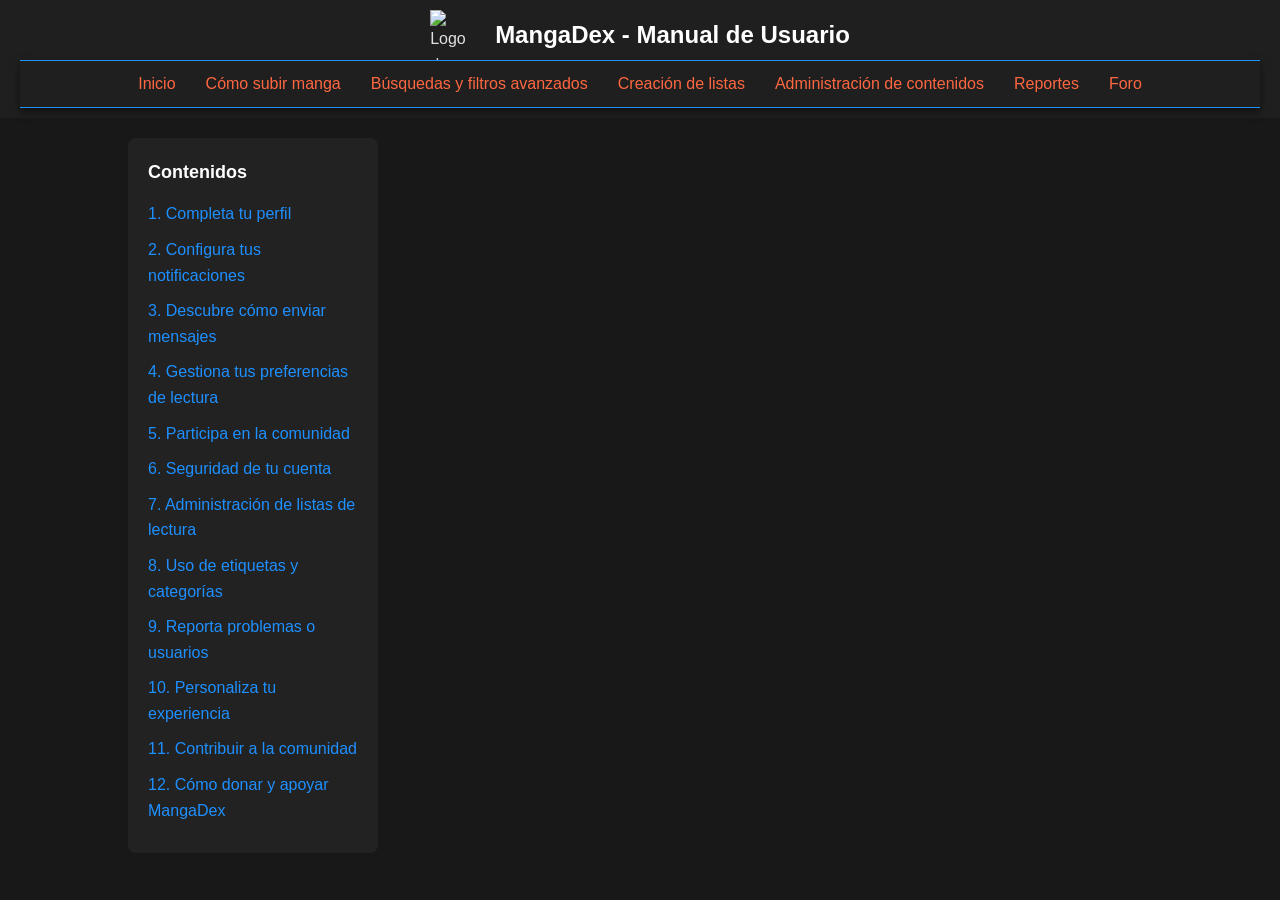
==== administracion_contenidos.html @ f6537979 "actualizacion a menu" ====
<!DOCTYPE html>
<html lang="en">

<head>
    <meta charset="UTF-8">
    <meta name="viewport" content="width=device-width, initial-scale=1.0">
    <title>Manual de Usuario - Reportes</title>
    <link rel="stylesheet" href="./style.css">
</head>

<body>
    <header class="header">
        <div class="logo">
            <img src="https://mangadex.org/img/brand/mangadex-logo.svg" alt="Logo de MangaDex">
            <h1>MangaDex - Manual de Usuario</h1>
        </div>
        <nav class="navigation">
            <ul>
                <li><a href="index.html">Inicio</a></li>
                <li><a href="subir_manga.html">Cómo subir manga</a></li>
                <li><a href="busquedas_filtros.html">Búsquedas y filtros avanzados</a></li>
                <li><a href="creacion_listas.html">Creación de listas</a></li>
                <li><a href="administracion_contenidos.html">Administración de contenidos</a></li>
                <li><a href="reportes.html">Reportes</a></li>
                <li><a href="foro.html">Foro</a></li>
            </ul>
        </nav>
    </header>
    <div class="container">
        <aside class="sidebar">
            <h2>Contenidos</h2>
            <nav>
                <ul>
                    <li><a href="#seccion1">1. Completa tu perfil</a></li>
                    <li><a href="#seccion2">2. Configura tus notificaciones</a></li>
                    <li><a href="#seccion3">3. Descubre cómo enviar mensajes</a></li>
                    <li><a href="#seccion4">4. Gestiona tus preferencias de lectura</a></li>
                    <li><a href="#seccion5">5. Participa en la comunidad</a></li>
                    <li><a href="#seccion6">6. Seguridad de tu cuenta</a></li>
                    <li><a href="#seccion7">7. Administración de listas de lectura</a></li>
                    <li><a href="#seccion8">8. Uso de etiquetas y categorías</a></li>
                    <li><a href="#seccion9">9. Reporta problemas o usuarios</a></li>
                    <li><a href="#seccion10">10. Personaliza tu experiencia</a></li>
                    <li><a href="#seccion11">11. Contribuir a la comunidad</a></li>
                    <li><a href="#seccion12">12. Cómo donar y apoyar MangaDex</a></li>
                </ul>
            </nav>
        </aside>
    </div>
</body>

</html>
---- style.css ----
/* Reset básico */
* {
    margin: 0;
    padding: 0;
    box-sizing: border-box;
}

body {
    font-family: Arial, sans-serif;
    background-color: #181818;
    color: #e0e0e0;
    line-height: 1.6;
    display: flex;
    flex-direction: column;
    align-items: center;
}

/* Header */
.header {
    width: 100%;
    background-color: #1f1f1f; /* Color del header */
    padding: 10px 20px;
    display: flex;
    flex-direction: column;
    align-items: center;
}


.header .logo {
    display: flex;
    align-items: center;
}

.header img {
    width: 50px;
    height: 50px;
    margin-right: 15px;
}

.header h1 {
    font-size: 24px;
    color: #ffffff;
}

/* Navigation menu */
.navigation {
    width: 100%;
    background-color: #1f1f1f; /* Fondo de navegación */
    padding: 10px 0;
    border-top: 1px solid #1e90ff; /* Botón secundario */
    border-bottom: 1px solid #1e90ff;
    box-shadow: 0 4px 8px rgba(0, 0, 0, 0.5);
}

.navigation ul {
    display: flex;
    justify-content: center;
    list-style: none;
}

.navigation ul li {
    margin: 0 15px;
}

.navigation ul li a {
    color: #ff6740; /* Color de botones de navegación y links */
    text-decoration: none;
    font-size: 16px;
    transition: color 0.3s ease, transform 0.3s ease;
}

.navigation ul li a:hover {
    color: #1e90ff; /* Color de botones secundarios al hacer hover */
    transform: scale(1.1);
}

/* Container */
.container {
    display: flex;
    width: 80%;
    max-width: 1200px;
    margin: 20px auto;
}

/* Sidebar */
.sidebar {
    width: 250px;
    background-color: #222222;
    padding: 20px;
    border-radius: 8px;
    margin-right: 20px;
    position: sticky;
    top: 20px;
    height: max-content;
}

.sidebar h2 {
    font-size: 18px;
    color: #ffffff;
    margin-bottom: 15px;
}

.sidebar nav ul {
    list-style: none;
}

.sidebar nav ul li {
    margin-bottom: 10px;
}

.sidebar nav ul li a {
    color: #1e90ff;
    text-decoration: none;
}

.sidebar nav ul li a:hover {
    color: #66b2ff;
}

/* Content */
.content {
    flex: 1;
    background-color: #282828;
    padding: 20px;
    border-radius: 8px;
}

.content h1 {
    font-size: 24px;
    color: #ffffff;
    margin-bottom: 20px;
}

.content section {
    margin-bottom: 20px;
}

.content h2 {
    font-size: 20px;
    color: #ffffff;
    margin-bottom: 10px;
}

.content p {
    margin-bottom: 10px;
    color: #cccccc;
}

.content ol {
    margin-left: 20px;
    color: #b3b3b3;
}

.content ol li {
    margin-bottom: 10px;
}

/* Footer */
.footer {
    width: 100%;
    background-color: #222222;
    text-align: center;
    padding: 10px 0;
    margin-top: 20px;
    color: #ffffff;
    border-top: 2px solid #1e90ff;
}
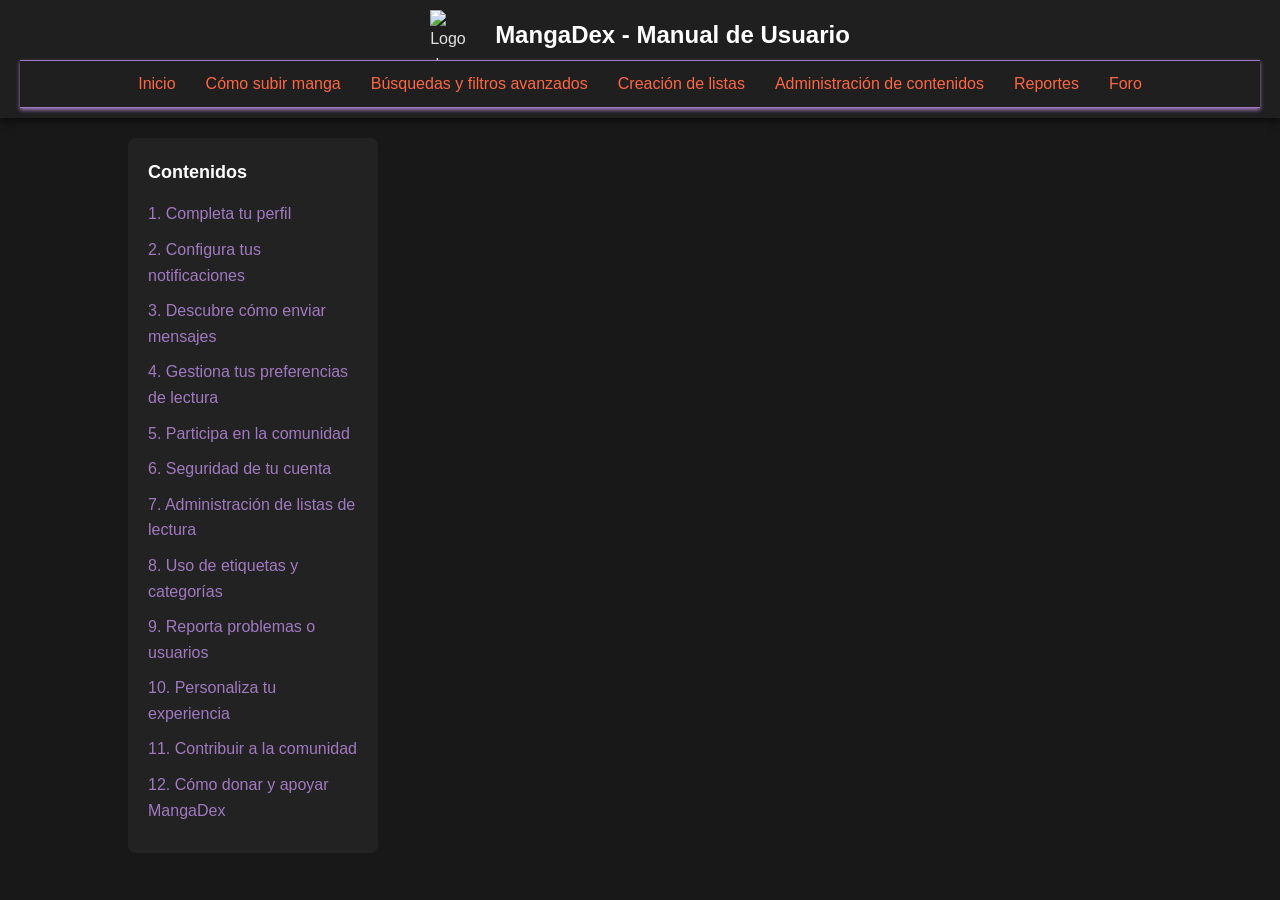
==== commit 1d77af83: "Ajustes de estilos" ====
--- a/administracion_contenidos.html
+++ b/administracion_contenidos.html
@@ -47,6 +47,18 @@
             </nav>
         </aside>
     </div>
+    <script>
+        document.addEventListener("DOMContentLoaded", () => {
+            const currentLocation = window.location.pathname;
+            const menuItems = document.querySelectorAll(".navigation ul li a");
+        
+            menuItems.forEach(item => {
+                if (item.getAttribute("href") === currentLocation) {
+                    item.classList.add("active");
+                }
+            });
+        });
+        </script>
 </body>
 
 </html>
--- a/style.css
+++ b/style.css
@@ -15,14 +15,19 @@
     align-items: center;
 }
 
-/* Header */
+
+/* Header sticky */
 .header {
+    position: sticky;
+    top: 0;
+    z-index: 10;
     width: 100%;
     background-color: #1f1f1f; /* Color del header */
     padding: 10px 20px;
     display: flex;
     flex-direction: column;
     align-items: center;
+    box-shadow: 0 4px 8px rgba(0, 0, 0, 0.5);
 }
 
 
@@ -47,9 +52,9 @@
     width: 100%;
     background-color: #1f1f1f; /* Fondo de navegación */
     padding: 10px 0;
-    border-top: 1px solid #1e90ff; /* Botón secundario */
-    border-bottom: 1px solid #1e90ff;
-    box-shadow: 0 4px 8px rgba(0, 0, 0, 0.5);
+    border-top: 1px solid rgb(161 121 192); /* Botón secundario */
+    border-bottom: 1px solid rgb(161 121 192);
+    box-shadow: 0 2px 4px rgb(161 121 192);
 }
 
 .navigation ul {
@@ -69,8 +74,14 @@
     transition: color 0.3s ease, transform 0.3s ease;
 }
 
+.navigation ul li a.active {
+    color: rgb(161 121 192); /* Cambia el color del enlace activo */
+    font-weight: bold;
+    border-bottom: 2px solid rgb(161 121 192); /* Opcional: agrega una línea debajo para destacar */
+}
+
 .navigation ul li a:hover {
-    color: #1e90ff; /* Color de botones secundarios al hacer hover */
+    color: rgb(161 121 192); /* Color de botones secundarios al hacer hover */
     transform: scale(1.1);
 }
 
@@ -90,7 +101,7 @@
     border-radius: 8px;
     margin-right: 20px;
     position: sticky;
-    top: 20px;
+    top: 130px;
     height: max-content;
 }
 
@@ -109,12 +120,12 @@
 }
 
 .sidebar nav ul li a {
-    color: #1e90ff;
+    color: rgb(161 121 192);
     text-decoration: none;
 }
 
 .sidebar nav ul li a:hover {
-    color: #66b2ff;
+    color: rgb(161 121 132);
 }
 
 /* Content */
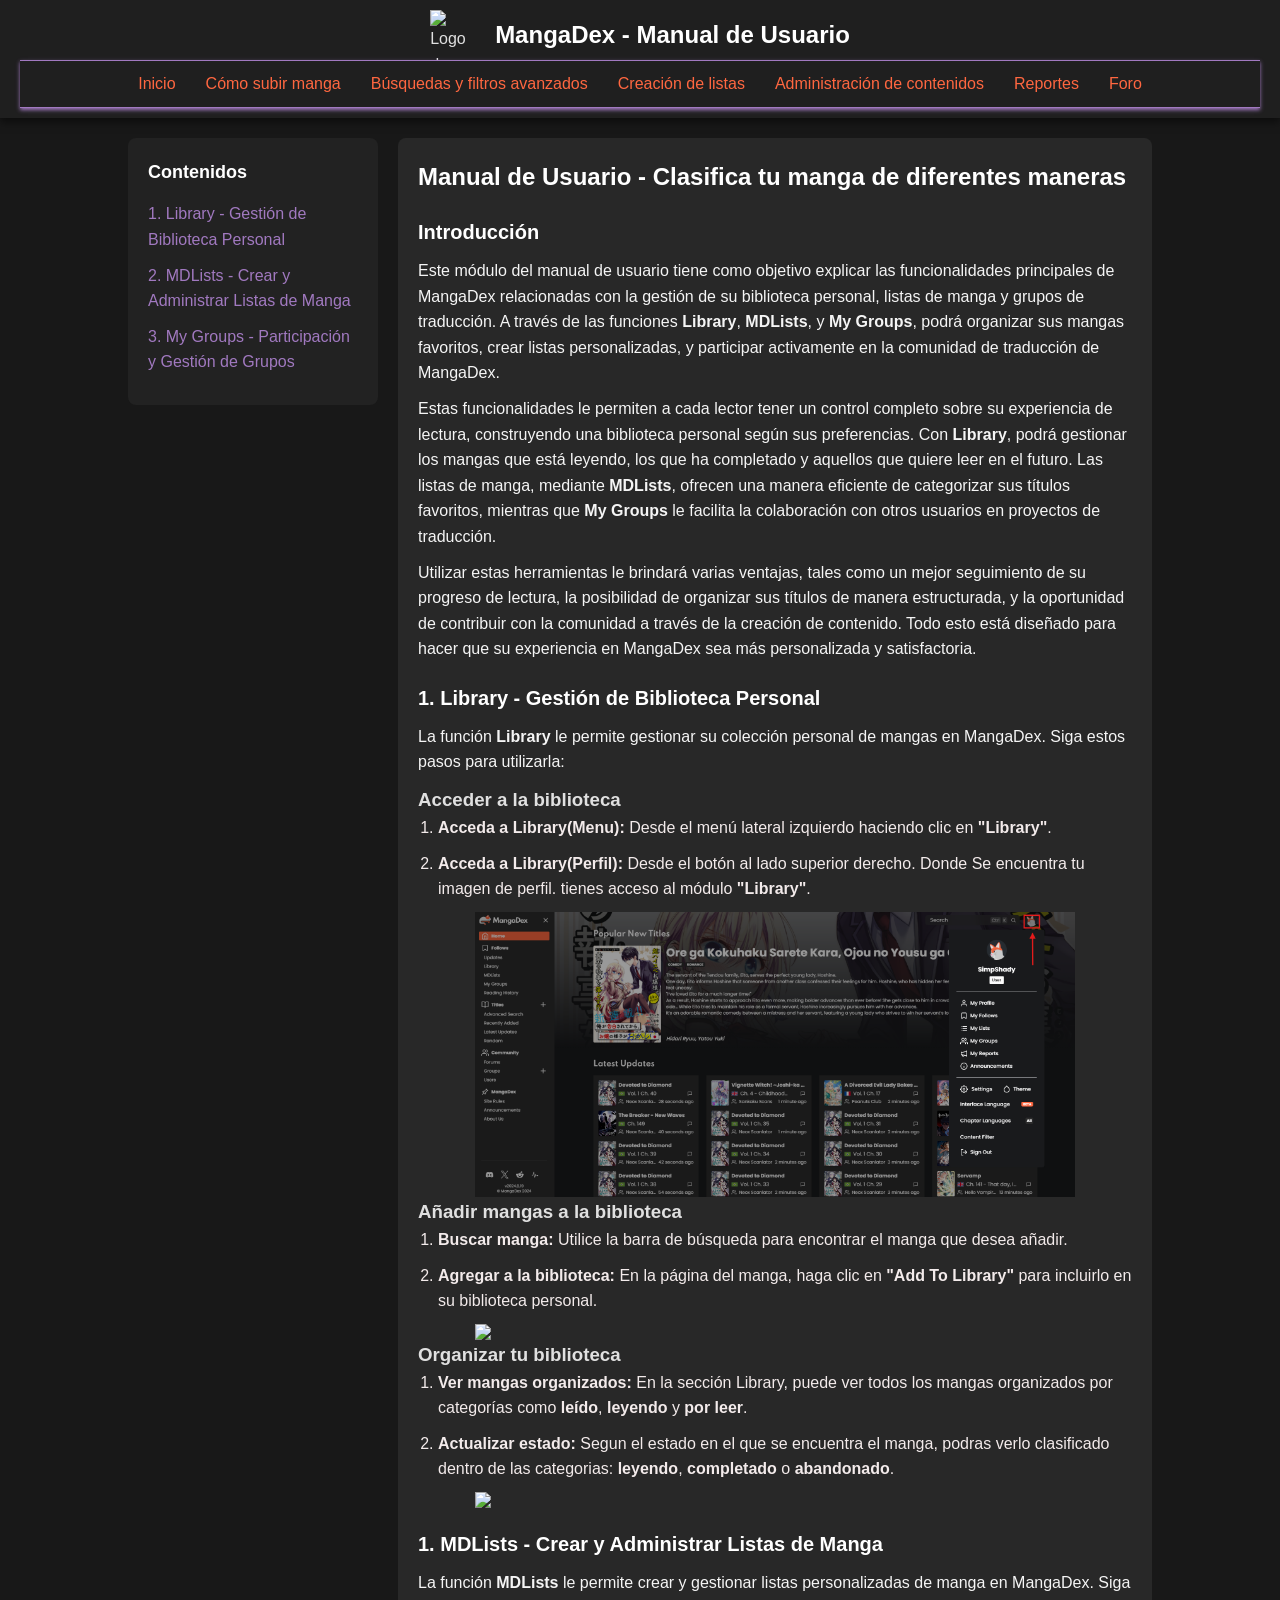
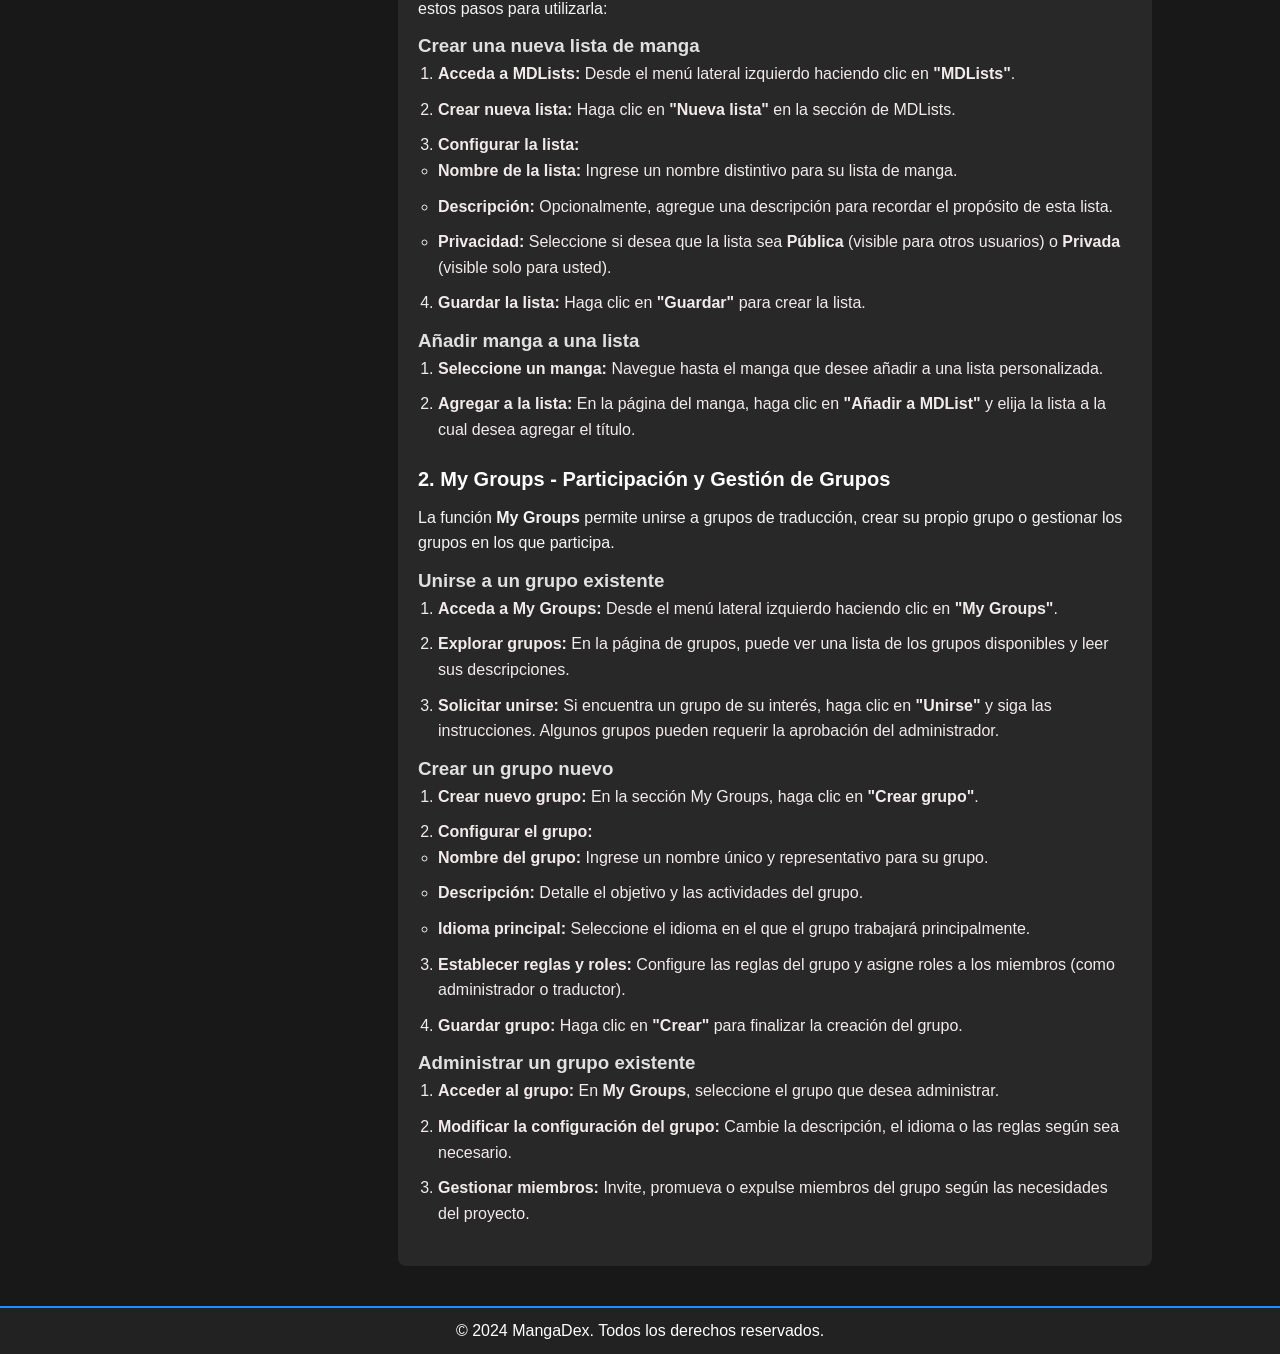
==== commit 53a807bc: "actualizacion y creacion de textos, modulo administracion_contenidos" ====
--- a/administracion_contenidos.html
+++ b/administracion_contenidos.html
@@ -1,11 +1,11 @@
 <!DOCTYPE html>
-<html lang="en">
+<html lang="es">
 
 <head>
     <meta charset="UTF-8">
     <meta name="viewport" content="width=device-width, initial-scale=1.0">
-    <title>Manual de Usuario - Reportes</title>
-    <link rel="stylesheet" href="./style.css">
+    <title>Manual de Usuario - MangaDex</title>
+    <link rel="stylesheet" href="./src/styles/index.css">
 </head>
 
 <body>
@@ -31,34 +31,160 @@
             <h2>Contenidos</h2>
             <nav>
                 <ul>
-                    <li><a href="#seccion1">1. Completa tu perfil</a></li>
-                    <li><a href="#seccion2">2. Configura tus notificaciones</a></li>
-                    <li><a href="#seccion3">3. Descubre cómo enviar mensajes</a></li>
-                    <li><a href="#seccion4">4. Gestiona tus preferencias de lectura</a></li>
-                    <li><a href="#seccion5">5. Participa en la comunidad</a></li>
-                    <li><a href="#seccion6">6. Seguridad de tu cuenta</a></li>
-                    <li><a href="#seccion7">7. Administración de listas de lectura</a></li>
-                    <li><a href="#seccion8">8. Uso de etiquetas y categorías</a></li>
-                    <li><a href="#seccion9">9. Reporta problemas o usuarios</a></li>
-                    <li><a href="#seccion10">10. Personaliza tu experiencia</a></li>
-                    <li><a href="#seccion11">11. Contribuir a la comunidad</a></li>
-                    <li><a href="#seccion12">12. Cómo donar y apoyar MangaDex</a></li>
+                    <li><a href="#library">1. Library - Gestión de Biblioteca Personal</a></li>
+                    <li><a href="#mdlists">2. MDLists - Crear y Administrar Listas de Manga</a></li>
+                    <li><a href="#mygroups">3. My Groups - Participación y Gestión de Grupos</a></li>
                 </ul>
             </nav>
         </aside>
+        <main class="content">
+            <h1>Manual de Usuario - Clasifica tu manga de diferentes maneras</h1>
+            <section id="introduction">
+                <h2>Introducción</h2>
+                <p>Este módulo del manual de usuario tiene como objetivo explicar las funcionalidades principales de
+                    MangaDex relacionadas con la gestión de su biblioteca personal, listas de manga y grupos de
+                    traducción. A través de las funciones <strong>Library</strong>, <strong>MDLists</strong>, y
+                    <strong>My Groups</strong>, podrá organizar sus mangas favoritos, crear listas personalizadas, y
+                    participar activamente en la comunidad de traducción de MangaDex.
+                </p>
+                <p>Estas funcionalidades le permiten a cada lector tener un control completo sobre su experiencia de
+                    lectura, construyendo una biblioteca personal según sus preferencias. Con <strong>Library</strong>,
+                    podrá gestionar los mangas que está leyendo, los que ha completado y aquellos que quiere leer en el
+                    futuro. Las listas de manga, mediante <strong>MDLists</strong>, ofrecen una manera eficiente de
+                    categorizar sus títulos favoritos, mientras que <strong>My Groups</strong> le facilita la
+                    colaboración con otros usuarios en proyectos de traducción.</p>
+                <p>Utilizar estas herramientas le brindará varias ventajas, tales como un mejor seguimiento de su
+                    progreso de lectura, la posibilidad de organizar sus títulos de manera estructurada, y la
+                    oportunidad de contribuir con la comunidad a través de la creación de contenido. Todo esto está
+                    diseñado para hacer que su experiencia en MangaDex sea más personalizada y satisfactoria.</p>
+            </section>
+
+            <section id="library">
+                <h2>1. Library - Gestión de Biblioteca Personal</h2>
+                <p>La función <strong>Library</strong> le permite gestionar su colección personal de mangas en MangaDex.
+                    Siga estos pasos para utilizarla:</p>
+                <h3>Acceder a la biblioteca</h3>
+                <ol>
+                    <li><strong>Acceda a Library(Menu):</strong> Desde el menú lateral izquierdo haciendo clic en
+                        <strong>"Library"</strong>.
+                    </li>
+                    <li><strong>Acceda a Library(Perfil):</strong> Desde el botón al lado superior derecho. Donde
+                        Se encuentra tu imagen de perfil. tienes acceso al módulo
+                        <strong>"Library"</strong>.
+                    </li>
+                </ol>
+                <div style="display: flex; justify-content: center;">
+                    <img src="src/media/images/otra_opcion_modulo.png" width="600" />
+                </div>
+                <h3>Añadir mangas a la biblioteca</h3>
+                <ol>
+                    <li><strong>Buscar manga:</strong> Utilice la barra de búsqueda para encontrar el manga que desea
+                        añadir.</li>
+                    <li><strong>Agregar a la biblioteca:</strong> En la página del manga, haga clic en <strong>"Add To
+                            Library"</strong> para incluirlo en su biblioteca personal.</li>
+                </ol>
+                <div style="display: flex; justify-content: center;">
+                    <img src="src/media/gifts/add_to_library.gif" width="600" />
+                </div>
+
+                <h3>Organizar tu biblioteca</h3>
+                <ol>
+                    <li><strong>Ver mangas organizados:</strong> En la sección Library, puede ver todos los mangas
+                        organizados por categorías como <strong>leído</strong>, <strong>leyendo</strong> y <strong>por
+                            leer</strong>.</li>
+                    <li><strong>Actualizar estado:</strong> Segun el estado en el que se encuentra el manga, podras
+                        verlo clasificado dentro de las categorias:
+                        <strong>leyendo</strong>, <strong>completado</strong> o <strong>abandonado</strong>.
+                    </li>
+                </ol>
+                <div style="display: flex; justify-content: center;">
+                    <img src="src/media/gifts/revision_modulo_lista.gif" width="600" />
+                </div>
+            </section>
+            <section id="mdlists">
+                <h2>1. MDLists - Crear y Administrar Listas de Manga</h2>
+                <p>La función <strong>MDLists</strong> le permite crear y gestionar listas personalizadas de manga en
+                    MangaDex. Siga estos pasos para utilizarla:</p>
+                <h3>Crear una nueva lista de manga</h3>
+                <ol>
+                    <li><strong>Acceda a MDLists:</strong> Desde el menú lateral izquierdo haciendo clic en
+                        <strong>"MDLists"</strong>.
+                    </li>
+                    <li><strong>Crear nueva lista:</strong> Haga clic en <strong>"Nueva lista"</strong> en la sección de
+                        MDLists.</li>
+                    <li><strong>Configurar la lista:</strong>
+                        <ul>
+                            <li><strong>Nombre de la lista:</strong> Ingrese un nombre distintivo para su lista de
+                                manga.</li>
+                            <li><strong>Descripción:</strong> Opcionalmente, agregue una descripción para recordar el
+                                propósito de esta lista.</li>
+                            <li><strong>Privacidad:</strong> Seleccione si desea que la lista sea
+                                <strong>Pública</strong> (visible para otros usuarios) o <strong>Privada</strong>
+                                (visible solo para usted).
+                            </li>
+                        </ul>
+                    </li>
+                    <li><strong>Guardar la lista:</strong> Haga clic en <strong>"Guardar"</strong> para crear la lista.
+                    </li>
+                </ol>
+                <h3>Añadir manga a una lista</h3>
+                <ol>
+                    <li><strong>Seleccione un manga:</strong> Navegue hasta el manga que desee añadir a una lista
+                        personalizada.</li>
+                    <li><strong>Agregar a la lista:</strong> En la página del manga, haga clic en <strong>"Añadir a
+                            MDList"</strong> y elija la lista a la cual desea agregar el título.</li>
+                </ol>
+            </section>
+            <section id="mygroups">
+                <h2>2. My Groups - Participación y Gestión de Grupos</h2>
+                <p>La función <strong>My Groups</strong> permite unirse a grupos de traducción, crear su propio grupo o
+                    gestionar los grupos en los que participa.</p>
+                <h3>Unirse a un grupo existente</h3>
+                <ol>
+                    <li><strong>Acceda a My Groups:</strong> Desde el menú lateral izquierdo haciendo clic en
+                        <strong>"My Groups"</strong>.
+                    </li>
+                    <li><strong>Explorar grupos:</strong> En la página de grupos, puede ver una lista de los grupos
+                        disponibles y leer sus descripciones.</li>
+                    <li><strong>Solicitar unirse:</strong> Si encuentra un grupo de su interés, haga clic en
+                        <strong>"Unirse"</strong> y siga las instrucciones. Algunos grupos pueden requerir la aprobación
+                        del administrador.
+                    </li>
+                </ol>
+                <h3>Crear un grupo nuevo</h3>
+                <ol>
+                    <li><strong>Crear nuevo grupo:</strong> En la sección My Groups, haga clic en <strong>"Crear
+                            grupo"</strong>.</li>
+                    <li><strong>Configurar el grupo:</strong>
+                        <ul>
+                            <li><strong>Nombre del grupo:</strong> Ingrese un nombre único y representativo para su
+                                grupo.</li>
+                            <li><strong>Descripción:</strong> Detalle el objetivo y las actividades del grupo.</li>
+                            <li><strong>Idioma principal:</strong> Seleccione el idioma en el que el grupo trabajará
+                                principalmente.</li>
+                        </ul>
+                    </li>
+                    <li><strong>Establecer reglas y roles:</strong> Configure las reglas del grupo y asigne roles a los
+                        miembros (como administrador o traductor).</li>
+                    <li><strong>Guardar grupo:</strong> Haga clic en <strong>"Crear"</strong> para finalizar la creación
+                        del grupo.</li>
+                </ol>
+                <h3>Administrar un grupo existente</h3>
+                <ol>
+                    <li><strong>Acceder al grupo:</strong> En <strong>My Groups</strong>, seleccione el grupo que desea
+                        administrar.</li>
+                    <li><strong>Modificar la configuración del grupo:</strong> Cambie la descripción, el idioma o las
+                        reglas según sea necesario.</li>
+                    <li><strong>Gestionar miembros:</strong> Invite, promueva o expulse miembros del grupo según las
+                        necesidades del proyecto.</li>
+                </ol>
+            </section>
+
+        </main>
     </div>
-    <script>
-        document.addEventListener("DOMContentLoaded", () => {
-            const currentLocation = window.location.pathname;
-            const menuItems = document.querySelectorAll(".navigation ul li a");
-        
-            menuItems.forEach(item => {
-                if (item.getAttribute("href") === currentLocation) {
-                    item.classList.add("active");
-                }
-            });
-        });
-        </script>
+    <footer class="footer">
+        <p>&copy; 2024 MangaDex. Todos los derechos reservados.</p>
+    </footer>
 </body>
 
 </html>
--- a/src/styles/index.css
+++ b/src/styles/index.css
@@ -0,0 +1,178 @@
+/* Reset básico */
+* {
+    margin: 0;
+    padding: 0;
+    box-sizing: border-box;
+}
+
+body {
+    font-family: Arial, sans-serif;
+    background-color: #181818;
+    color: #e0e0e0;
+    line-height: 1.6;
+    display: flex;
+    flex-direction: column;
+    align-items: center;
+}
+
+
+/* Header sticky */
+.header {
+    position: sticky;
+    top: 0;
+    z-index: 10;
+    width: 100%;
+    background-color: #1f1f1f; /* Color del header */
+    padding: 10px 20px;
+    display: flex;
+    flex-direction: column;
+    align-items: center;
+    box-shadow: 0 4px 8px rgba(0, 0, 0, 0.5);
+}
+
+
+.header .logo {
+    display: flex;
+    align-items: center;
+}
+
+.header img {
+    width: 50px;
+    height: 50px;
+    margin-right: 15px;
+}
+
+.header h1 {
+    font-size: 24px;
+    color: #ffffff;
+}
+
+/* Navigation menu */
+.navigation {
+    width: 100%;
+    background-color: #1f1f1f; /* Fondo de navegación */
+    padding: 10px 0;
+    border-top: 1px solid rgb(161 121 192); /* Botón secundario */
+    border-bottom: 1px solid rgb(161 121 192);
+    box-shadow: 0 2px 4px rgb(161 121 192);
+}
+
+.navigation ul {
+    display: flex;
+    justify-content: center;
+    list-style: none;
+}
+
+.navigation ul li {
+    margin: 0 15px;
+}
+
+.navigation ul li a {
+    color: #ff6740; /* Color de botones de navegación y links */
+    text-decoration: none;
+    font-size: 16px;
+    transition: color 0.3s ease, transform 0.3s ease;
+}
+
+.navigation ul li a.active {
+    color: rgb(161 121 192); /* Cambia el color del enlace activo */
+    font-weight: bold;
+    border-bottom: 2px solid rgb(161 121 192); /* Opcional: agrega una línea debajo para destacar */
+}
+
+.navigation ul li a:hover {
+    color: rgb(161 121 192); /* Color de botones secundarios al hacer hover */
+    transform: scale(1.1);
+}
+
+/* Container */
+.container {
+    display: flex;
+    width: 80%;
+    max-width: 1200px;
+    margin: 20px auto;
+}
+
+/* Sidebar */
+.sidebar {
+    width: 250px;
+    background-color: #222222;
+    padding: 20px;
+    border-radius: 8px;
+    margin-right: 20px;
+    position: sticky;
+    top: 130px;
+    height: max-content;
+}
+
+.sidebar h2 {
+    font-size: 18px;
+    color: #ffffff;
+    margin-bottom: 15px;
+}
+
+.sidebar nav ul {
+    list-style: none;
+}
+
+.sidebar nav ul li {
+    margin-bottom: 10px;
+}
+
+.sidebar nav ul li a {
+    color: rgb(161 121 192);
+    text-decoration: none;
+}
+
+.sidebar nav ul li a:hover {
+    color: rgb(161 121 132);
+}
+
+/* Content */
+.content {
+    flex: 1;
+    background-color: #282828;
+    padding: 20px;
+    border-radius: 8px;
+}
+
+.content h1 {
+    font-size: 24px;
+    color: #ffffff;
+    margin-bottom: 20px;
+}
+
+.content section {
+    margin-bottom: 20px;
+}
+
+.content h2 {
+    font-size: 20px;
+    color: #ffffff;
+    margin-bottom: 10px;
+}
+
+.content p {
+    margin-bottom: 10px;
+    color: whitesmoke;
+}
+
+.content ol {
+    margin-left: 20px;
+    color: #f3ebeb;
+}
+
+.content ol li {
+    margin-bottom: 10px;
+}
+
+/* Footer */
+.footer {
+    width: 100%;
+    background-color: #222222;
+    text-align: center;
+    padding: 10px 0;
+    margin-top: 20px;
+    color: #ffffff;
+    border-top: 2px solid #1e90ff;
+}
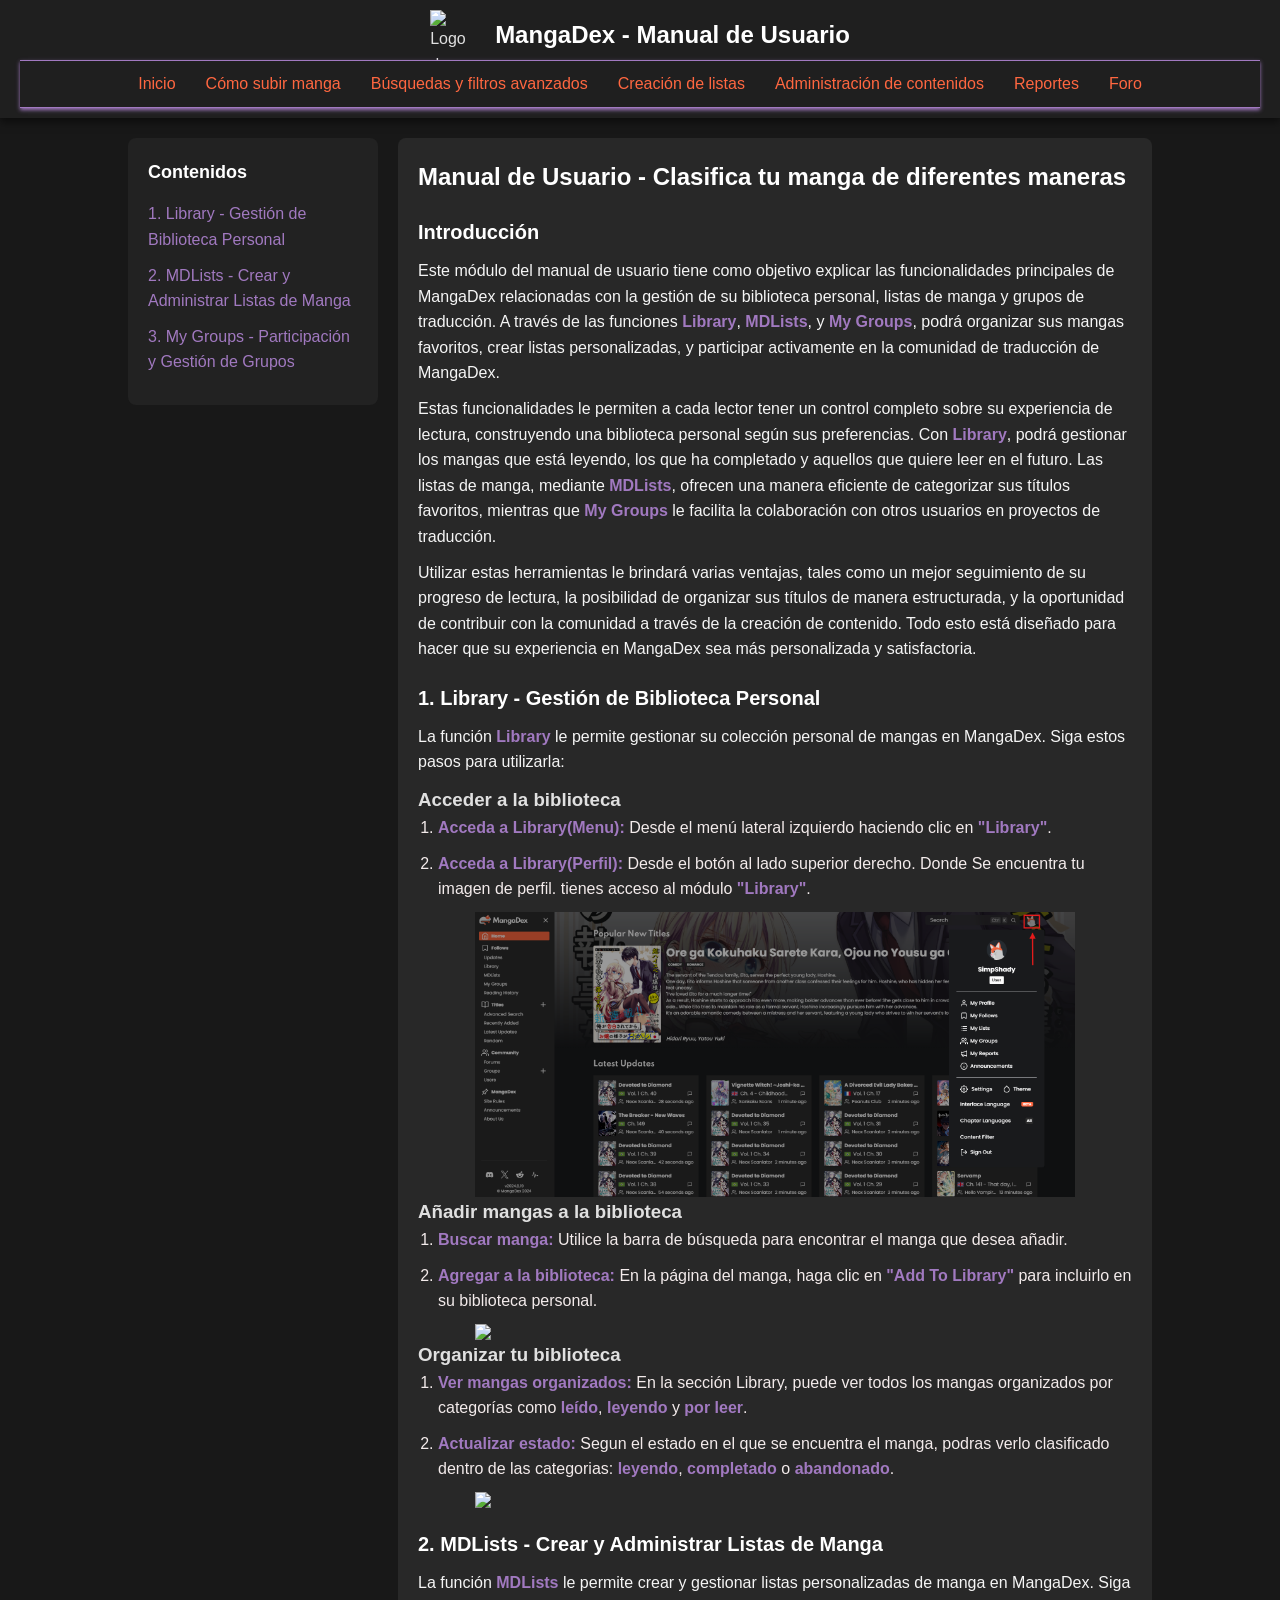
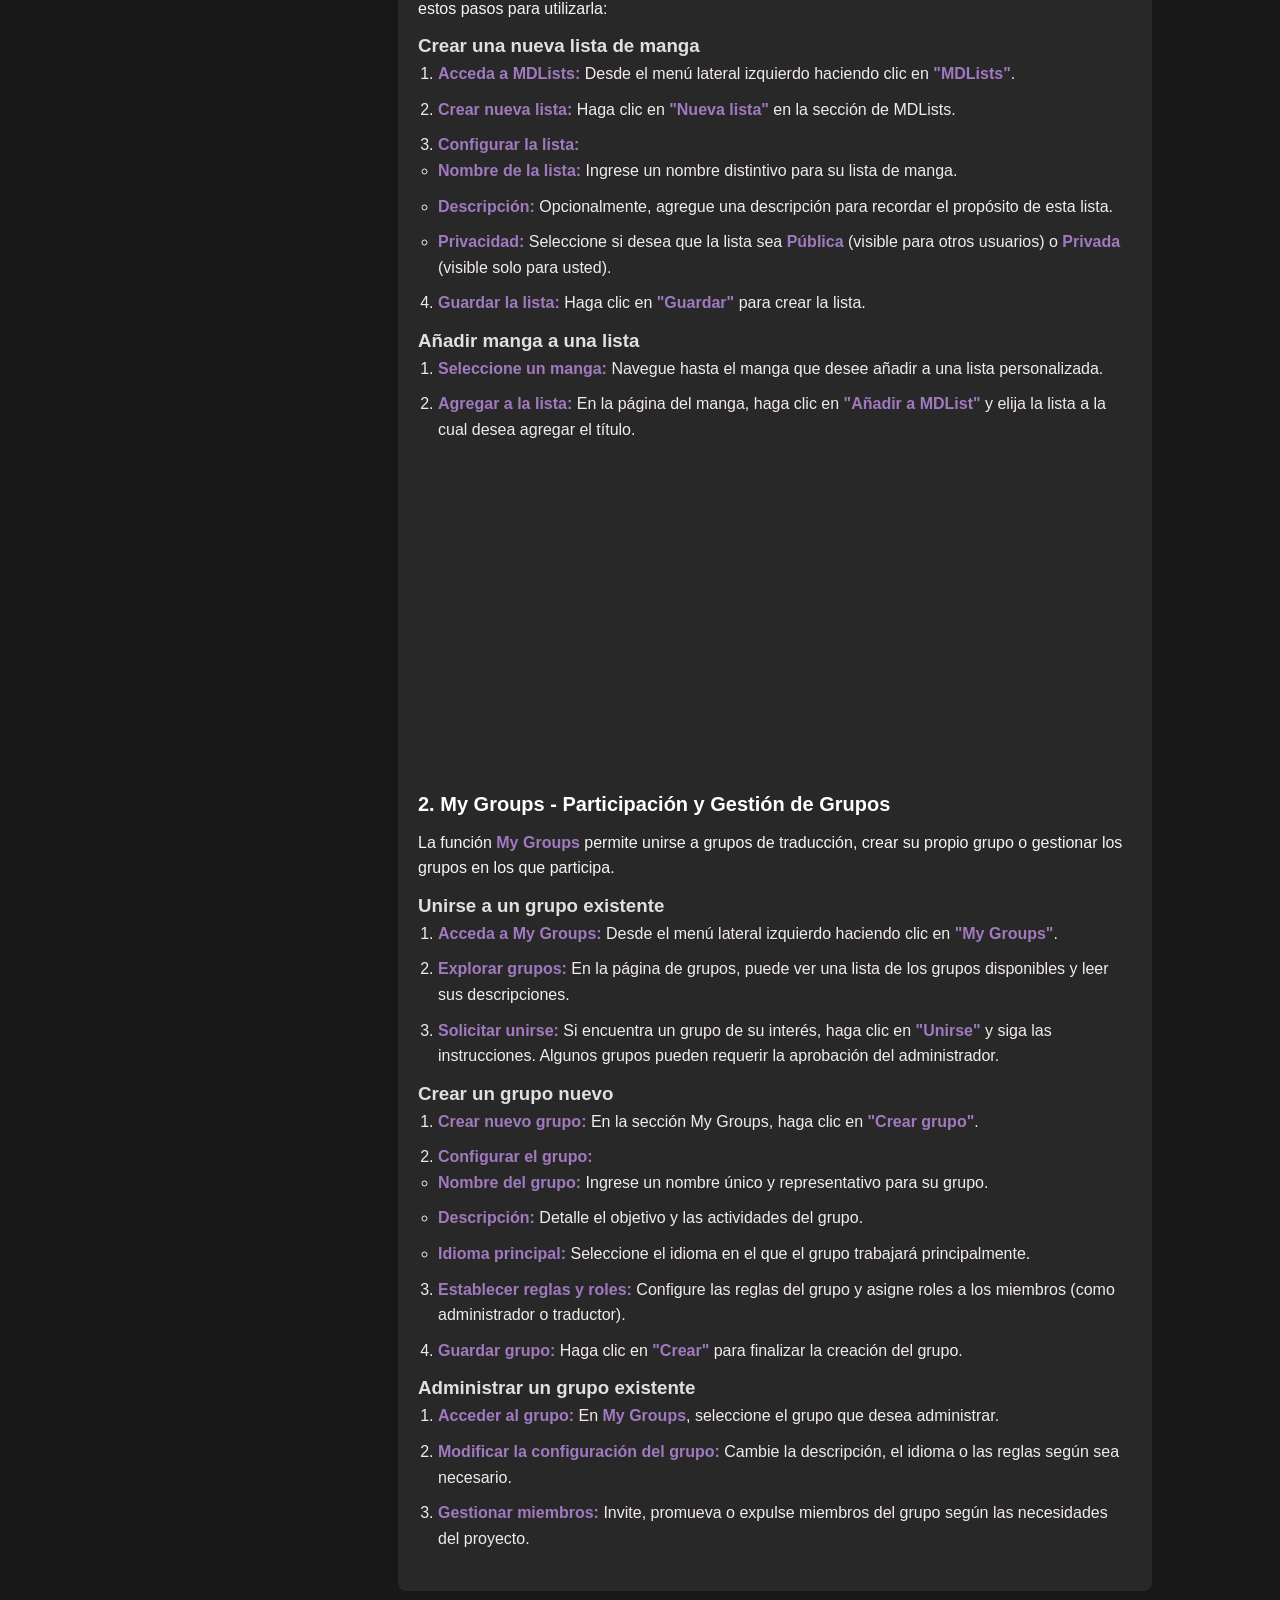
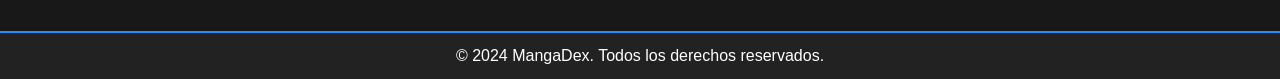
==== commit c8700ef0: "actualizacion e inclusion de video" ====
--- a/administracion_contenidos.html
+++ b/administracion_contenidos.html
@@ -102,7 +102,7 @@
                 </div>
             </section>
             <section id="mdlists">
-                <h2>1. MDLists - Crear y Administrar Listas de Manga</h2>
+                <h2>2. MDLists - Crear y Administrar Listas de Manga</h2>
                 <p>La función <strong>MDLists</strong> le permite crear y gestionar listas personalizadas de manga en
                     MangaDex. Siga estos pasos para utilizarla:</p>
                 <h3>Crear una nueva lista de manga</h3>
@@ -134,6 +134,12 @@
                     <li><strong>Agregar a la lista:</strong> En la página del manga, haga clic en <strong>"Añadir a
                             MDList"</strong> y elija la lista a la cual desea agregar el título.</li>
                 </ol>
+                <div style="display: flex; justify-content: center;">
+                    <iframe width="560" height="315" src="https://www.youtube.com/embed/TXKHODR7y58?si=4XGeZaoAXqa_AZi0"
+                        title="YouTube video player" frameborder="0"
+                        allow="accelerometer; autoplay; clipboard-write; encrypted-media; gyroscope; picture-in-picture; web-share"
+                        referrerpolicy="strict-origin-when-cross-origin" allowfullscreen></iframe>
+                </div>
             </section>
             <section id="mygroups">
                 <h2>2. My Groups - Participación y Gestión de Grupos</h2>
--- a/src/styles/index.css
+++ b/src/styles/index.css
@@ -136,6 +136,10 @@
     border-radius: 8px;
 }
 
+.content strong {
+    color: rgb(161 121 192); /* Color de botones secundarios al hacer hover */
+}
+
 .content h1 {
     font-size: 24px;
     color: #ffffff;
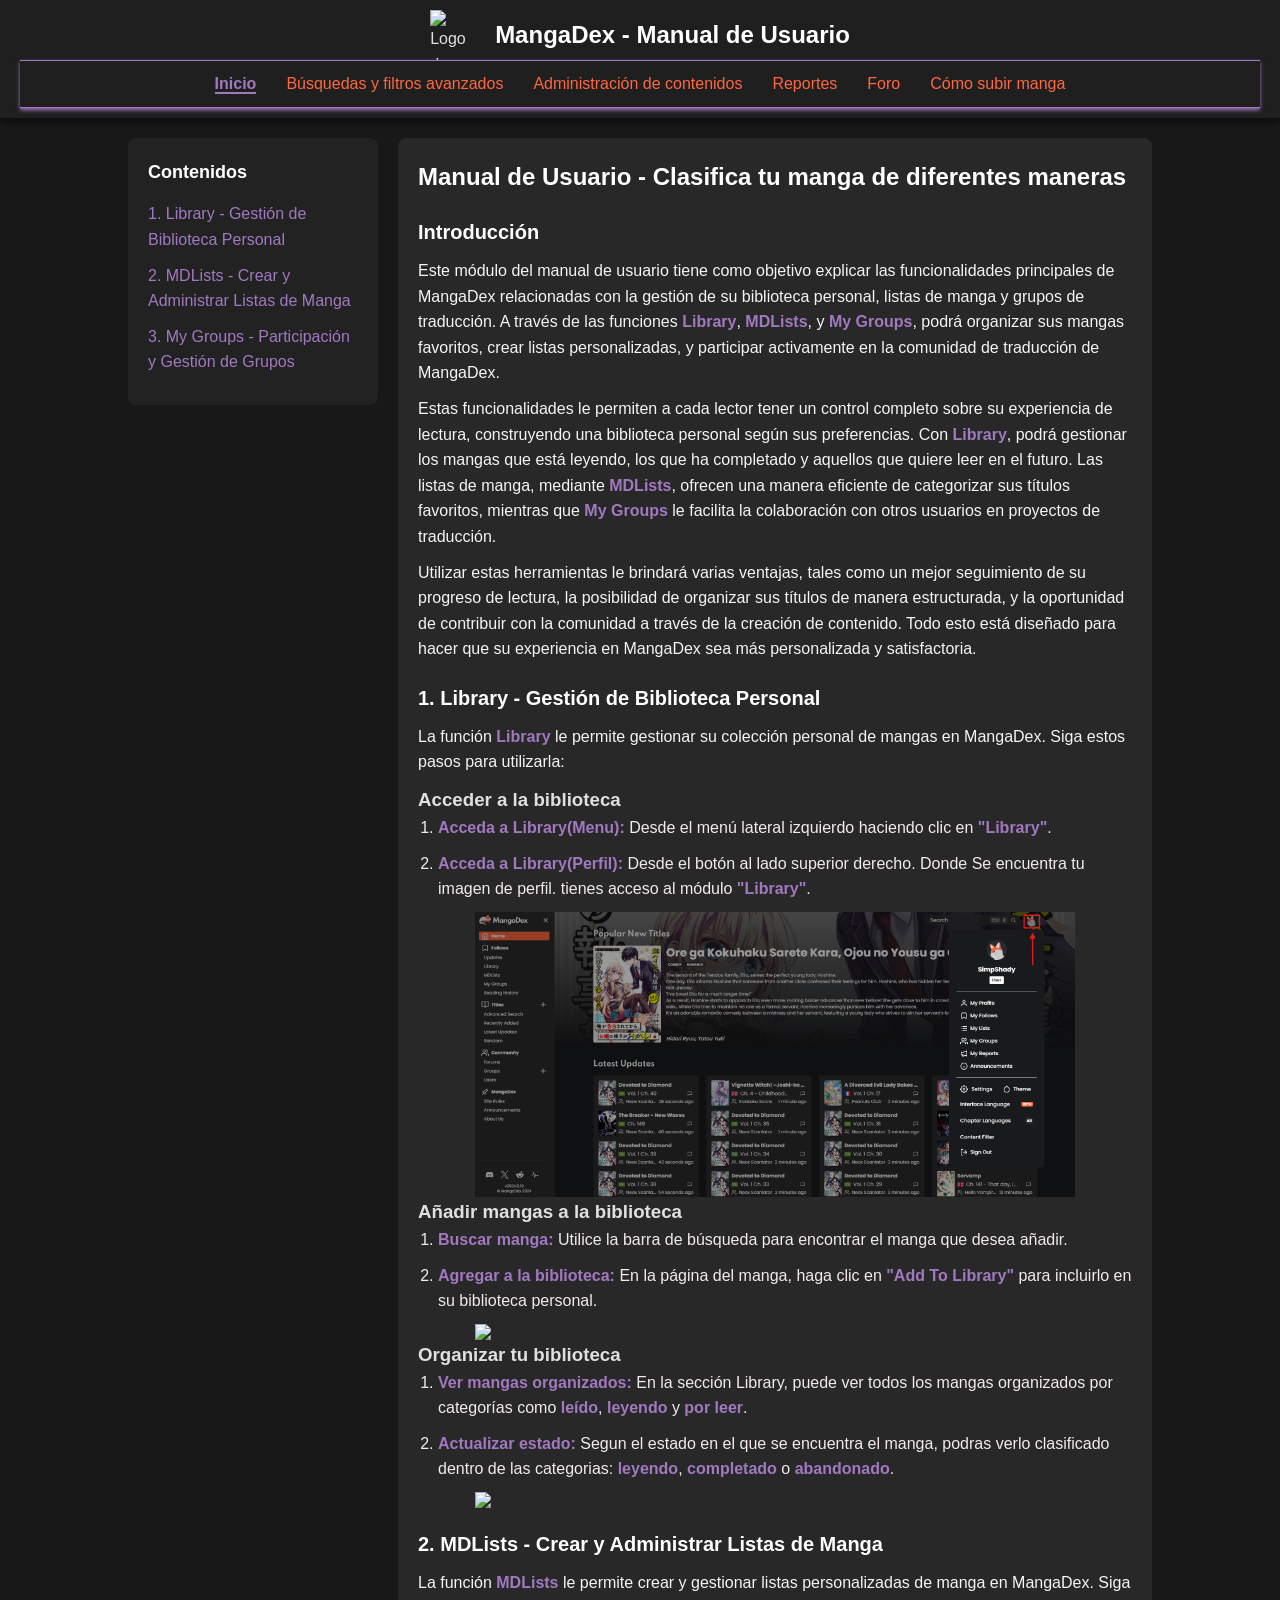
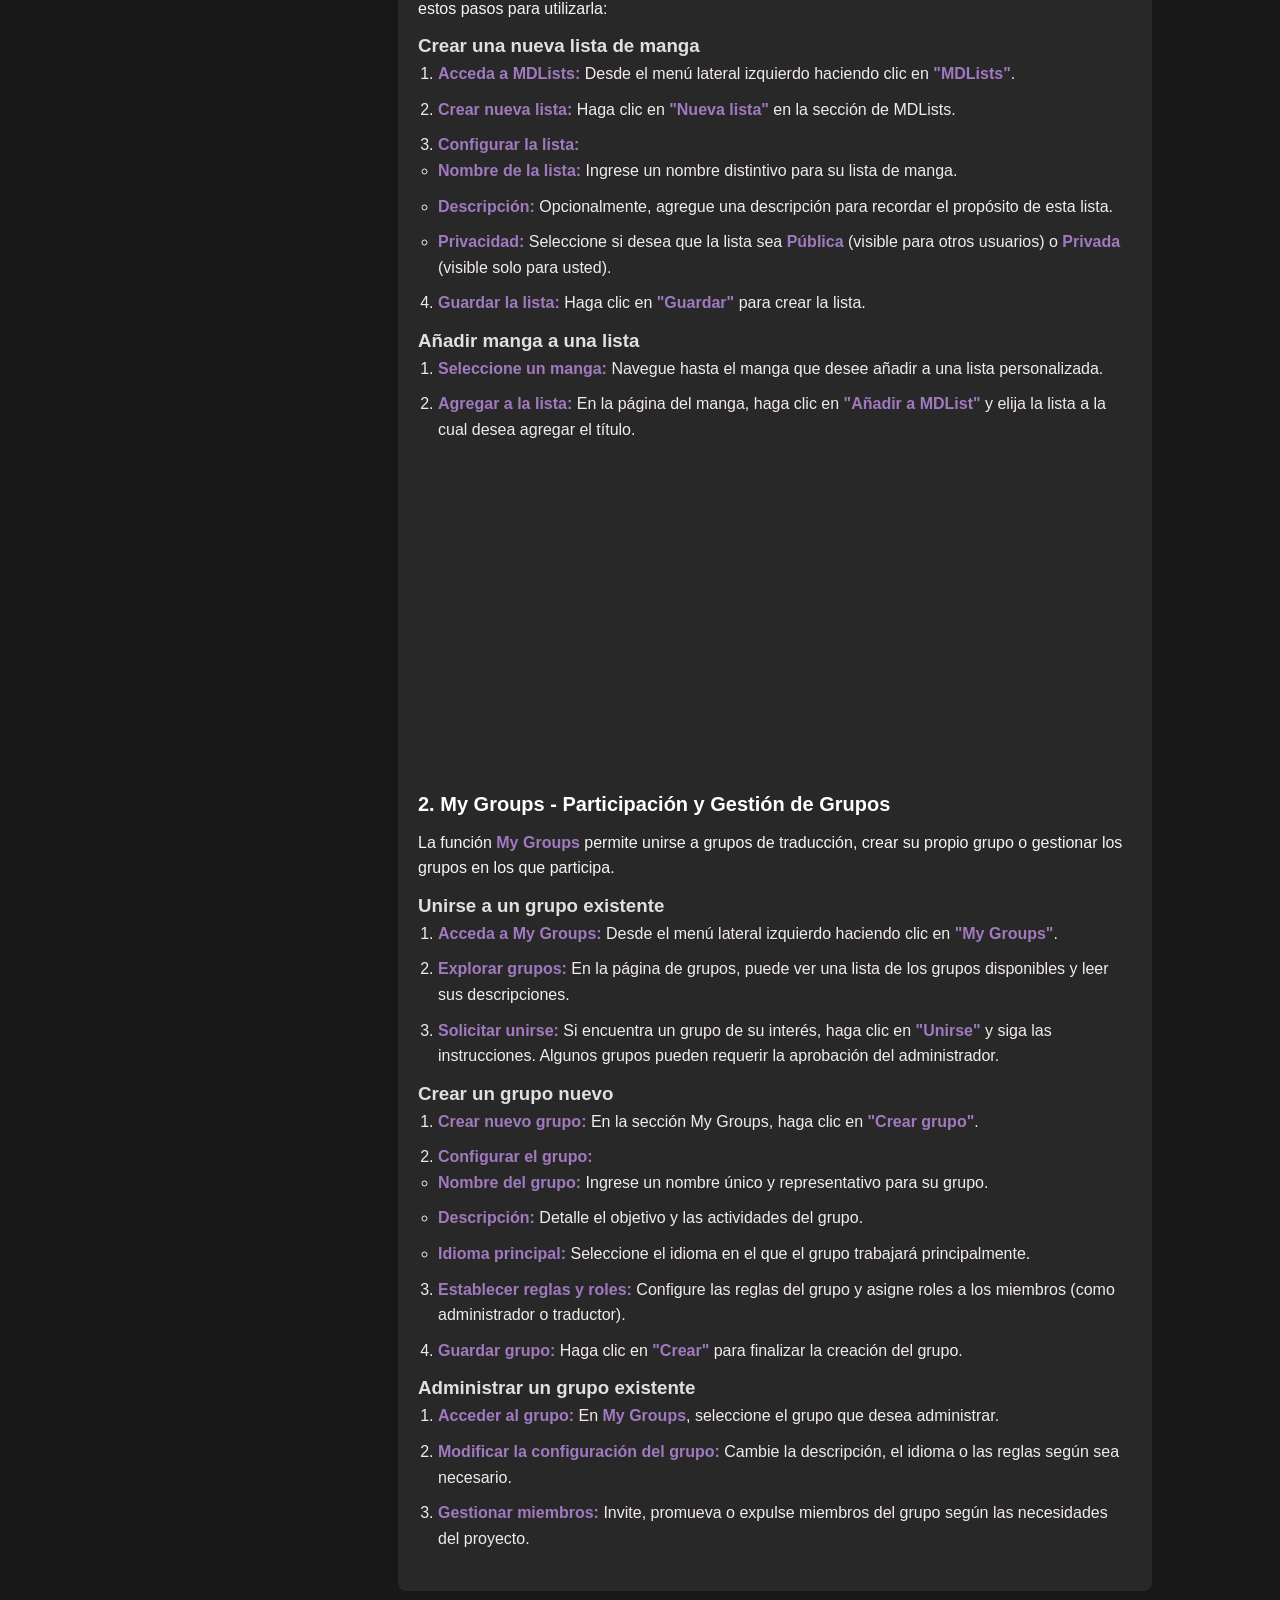
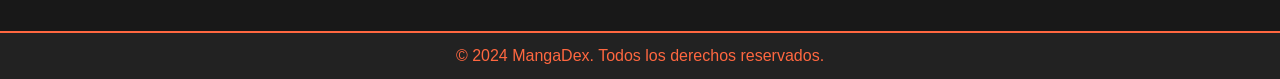
==== commit f66328d1: "actualizacion de secciones e integracion de nuevo contenido y gifts" ====
--- a/administracion_contenidos.html
+++ b/administracion_contenidos.html
@@ -16,13 +16,12 @@
         </div>
         <nav class="navigation">
             <ul>
-                <li><a href="index.html">Inicio</a></li>
-                <li><a href="subir_manga.html">Cómo subir manga</a></li>
+                <li><a class="active" href="index.html">Inicio</a></li>
                 <li><a href="busquedas_filtros.html">Búsquedas y filtros avanzados</a></li>
-                <li><a href="creacion_listas.html">Creación de listas</a></li>
                 <li><a href="administracion_contenidos.html">Administración de contenidos</a></li>
                 <li><a href="reportes.html">Reportes</a></li>
                 <li><a href="foro.html">Foro</a></li>
+                <li><a href="subir_manga.html">Cómo subir manga</a></li>
             </ul>
         </nav>
     </header>
--- a/src/styles/index.css
+++ b/src/styles/index.css
@@ -177,6 +177,6 @@
     text-align: center;
     padding: 10px 0;
     margin-top: 20px;
-    color: #ffffff;
-    border-top: 2px solid #1e90ff;
+    color: #ff6740; /* Color de botones de navegación y links */
+    border-top: 2px solid #ff6740;
 }
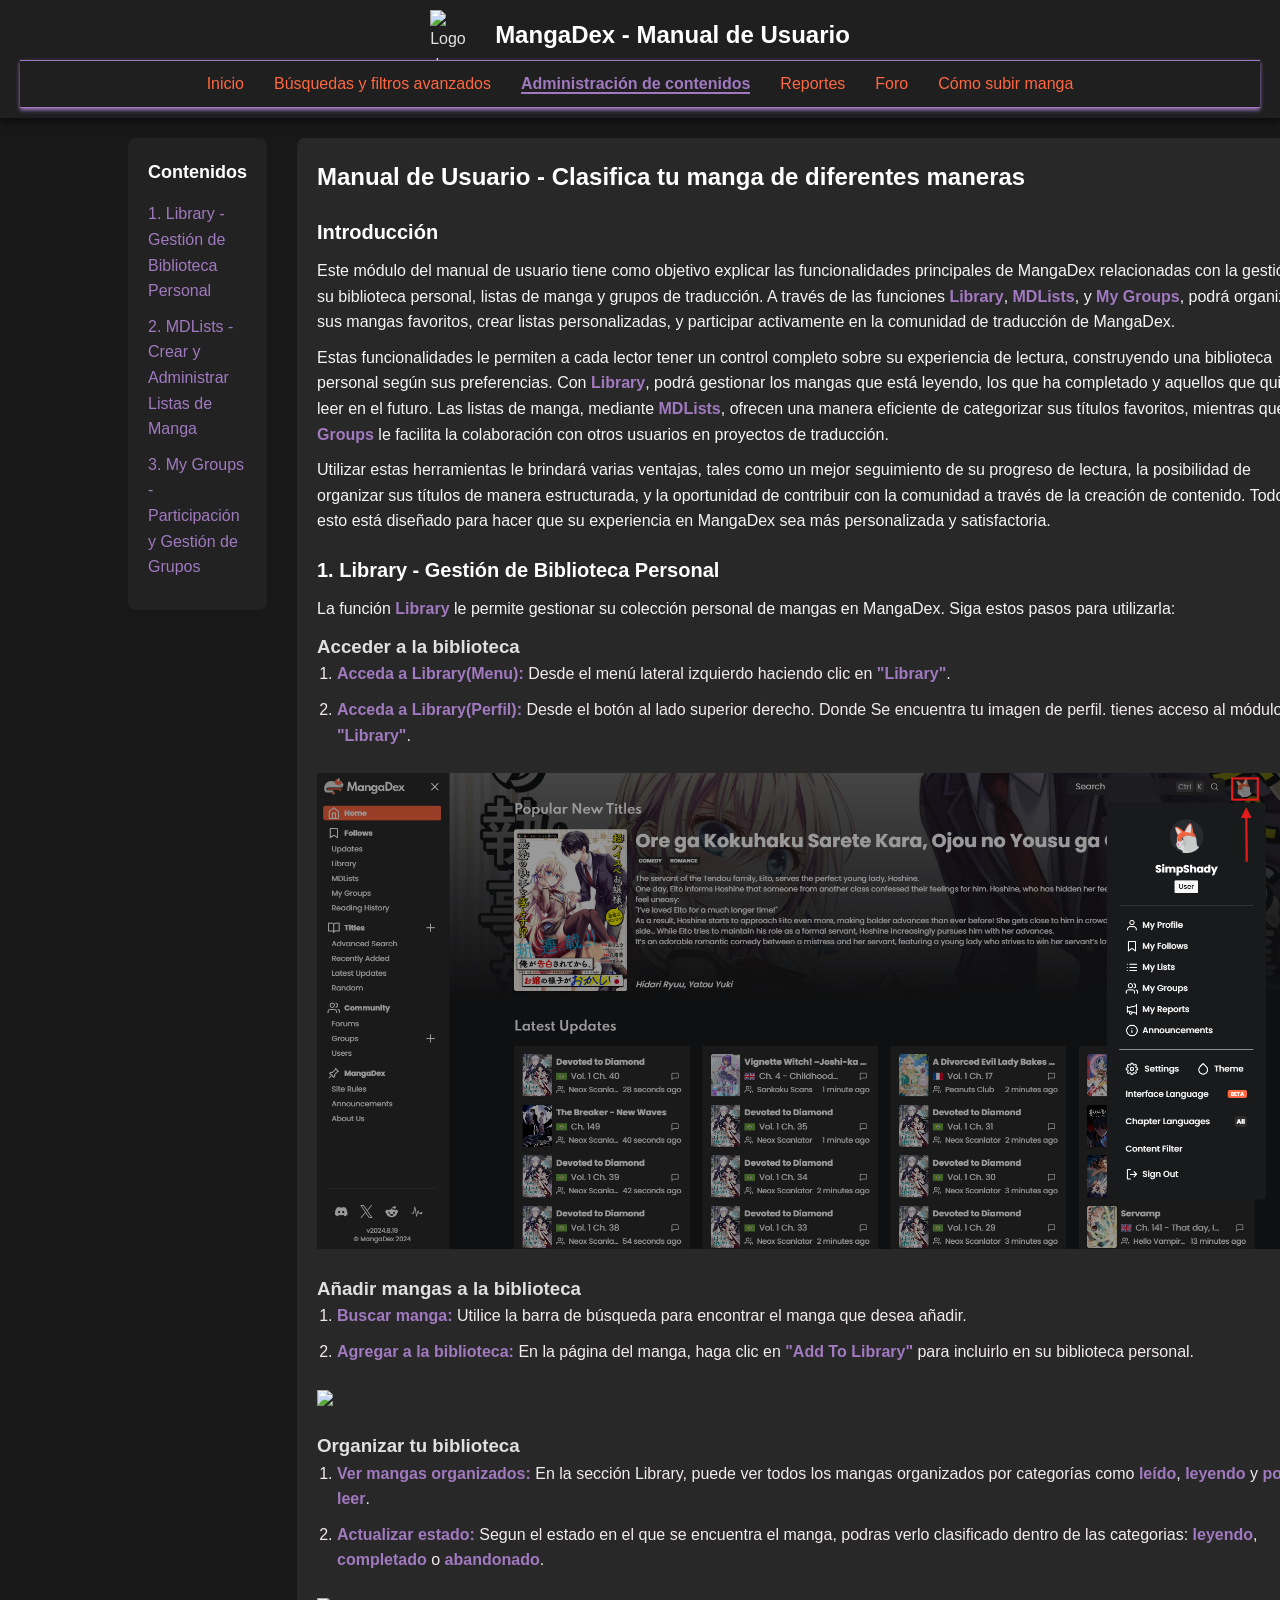
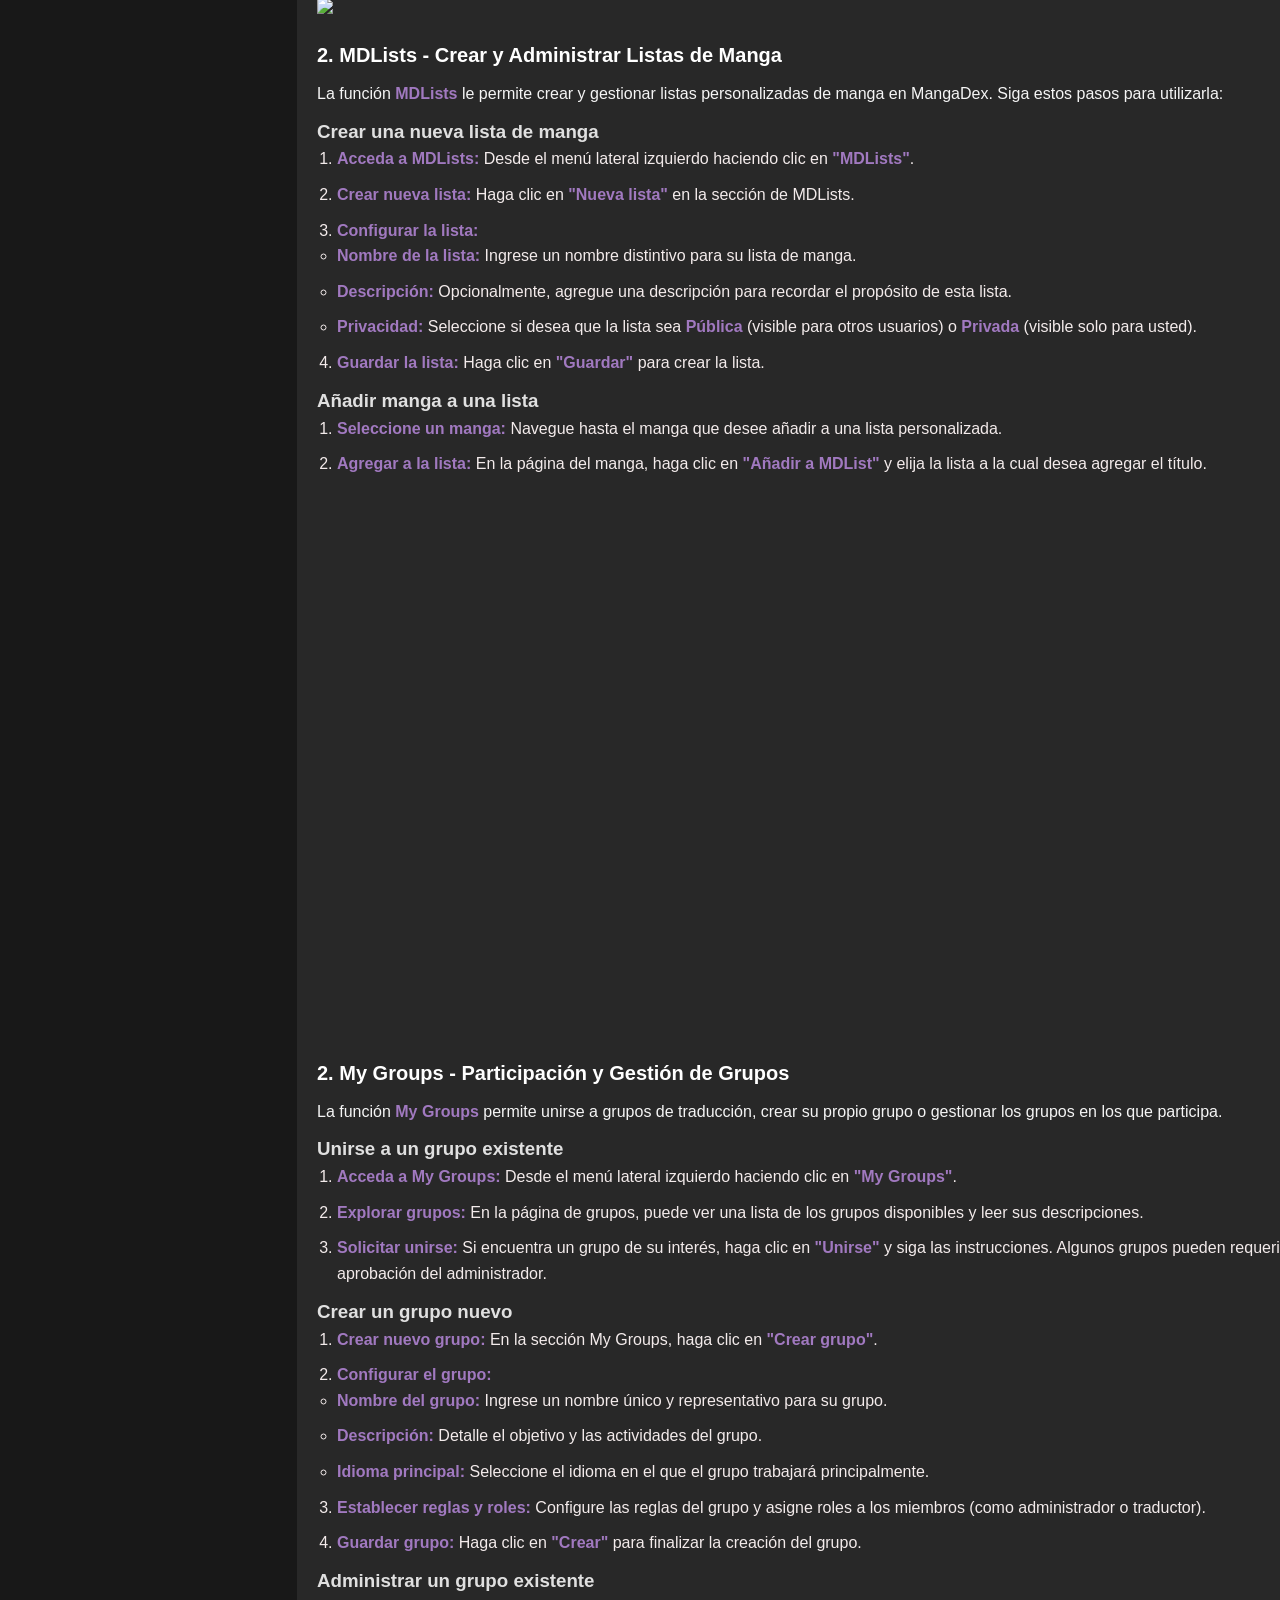
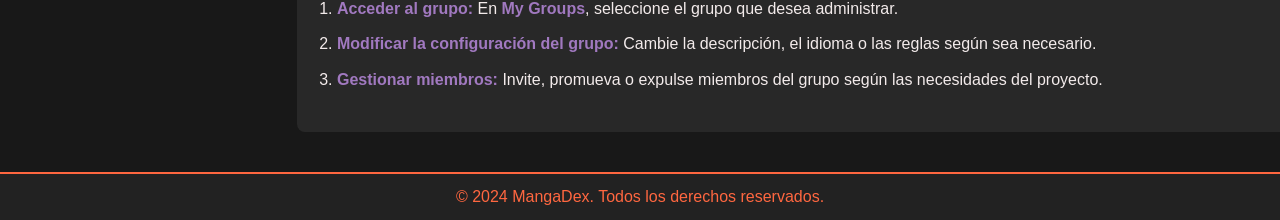
==== commit 4bef966e: "actualizacion de contenidos, ajuste de navegación e inclusion de gifts" ====
--- a/administracion_contenidos.html
+++ b/administracion_contenidos.html
@@ -16,9 +16,9 @@
         </div>
         <nav class="navigation">
             <ul>
-                <li><a class="active" href="index.html">Inicio</a></li>
+                <li><a href="index.html">Inicio</a></li>
                 <li><a href="busquedas_filtros.html">Búsquedas y filtros avanzados</a></li>
-                <li><a href="administracion_contenidos.html">Administración de contenidos</a></li>
+                <li><a class="active" href="administracion_contenidos.html">Administración de contenidos</a></li>
                 <li><a href="reportes.html">Reportes</a></li>
                 <li><a href="foro.html">Foro</a></li>
                 <li><a href="subir_manga.html">Cómo subir manga</a></li>
@@ -72,8 +72,8 @@
                         <strong>"Library"</strong>.
                     </li>
                 </ol>
-                <div style="display: flex; justify-content: center;">
-                    <img src="src/media/images/otra_opcion_modulo.png" width="600" />
+                <div class="image_custom">
+                    <img src="src/media/images/otra_opcion_modulo.png" width="1000" />
                 </div>
                 <h3>Añadir mangas a la biblioteca</h3>
                 <ol>
@@ -82,8 +82,8 @@
                     <li><strong>Agregar a la biblioteca:</strong> En la página del manga, haga clic en <strong>"Add To
                             Library"</strong> para incluirlo en su biblioteca personal.</li>
                 </ol>
-                <div style="display: flex; justify-content: center;">
-                    <img src="src/media/gifts/add_to_library.gif" width="600" />
+                <div class="image_custom" >
+                    <img src="src/media/gifts/add_to_library.gif" width="1000" />
                 </div>
 
                 <h3>Organizar tu biblioteca</h3>
@@ -96,8 +96,8 @@
                         <strong>leyendo</strong>, <strong>completado</strong> o <strong>abandonado</strong>.
                     </li>
                 </ol>
-                <div style="display: flex; justify-content: center;">
-                    <img src="src/media/gifts/revision_modulo_lista.gif" width="600" />
+                <div class="image_custom">
+                    <img src="src/media/gifts/revision_modulo_lista.gif" width="1000" />
                 </div>
             </section>
             <section id="mdlists">
@@ -134,7 +134,7 @@
                             MDList"</strong> y elija la lista a la cual desea agregar el título.</li>
                 </ol>
                 <div style="display: flex; justify-content: center;">
-                    <iframe width="560" height="315" src="https://www.youtube.com/embed/TXKHODR7y58?si=4XGeZaoAXqa_AZi0"
+                    <iframe width="1000" height="550" src="https://www.youtube.com/embed/TXKHODR7y58?si=4XGeZaoAXqa_AZi0"
                         title="YouTube video player" frameborder="0"
                         allow="accelerometer; autoplay; clipboard-write; encrypted-media; gyroscope; picture-in-picture; web-share"
                         referrerpolicy="strict-origin-when-cross-origin" allowfullscreen></iframe>
--- a/src/styles/index.css
+++ b/src/styles/index.css
@@ -125,7 +125,7 @@
 }
 
 .sidebar nav ul li a:hover {
-    color: rgb(161 121 132);
+    color: #ff6740;
 }
 
 /* Content */
@@ -134,6 +134,7 @@
     background-color: #282828;
     padding: 20px;
     border-radius: 8px;
+    margin-left: 10px;
 }
 
 .content strong {
@@ -170,6 +171,19 @@
     margin-bottom: 10px;
 }
 
+.content a {
+    color: #ff6740;
+}
+
+
+/* imagenes  */
+
+.image_custom {
+    display: flex;
+    justify-content: center;
+    margin: 25px 0 ;
+}
+
 /* Footer */
 .footer {
     width: 100%;
